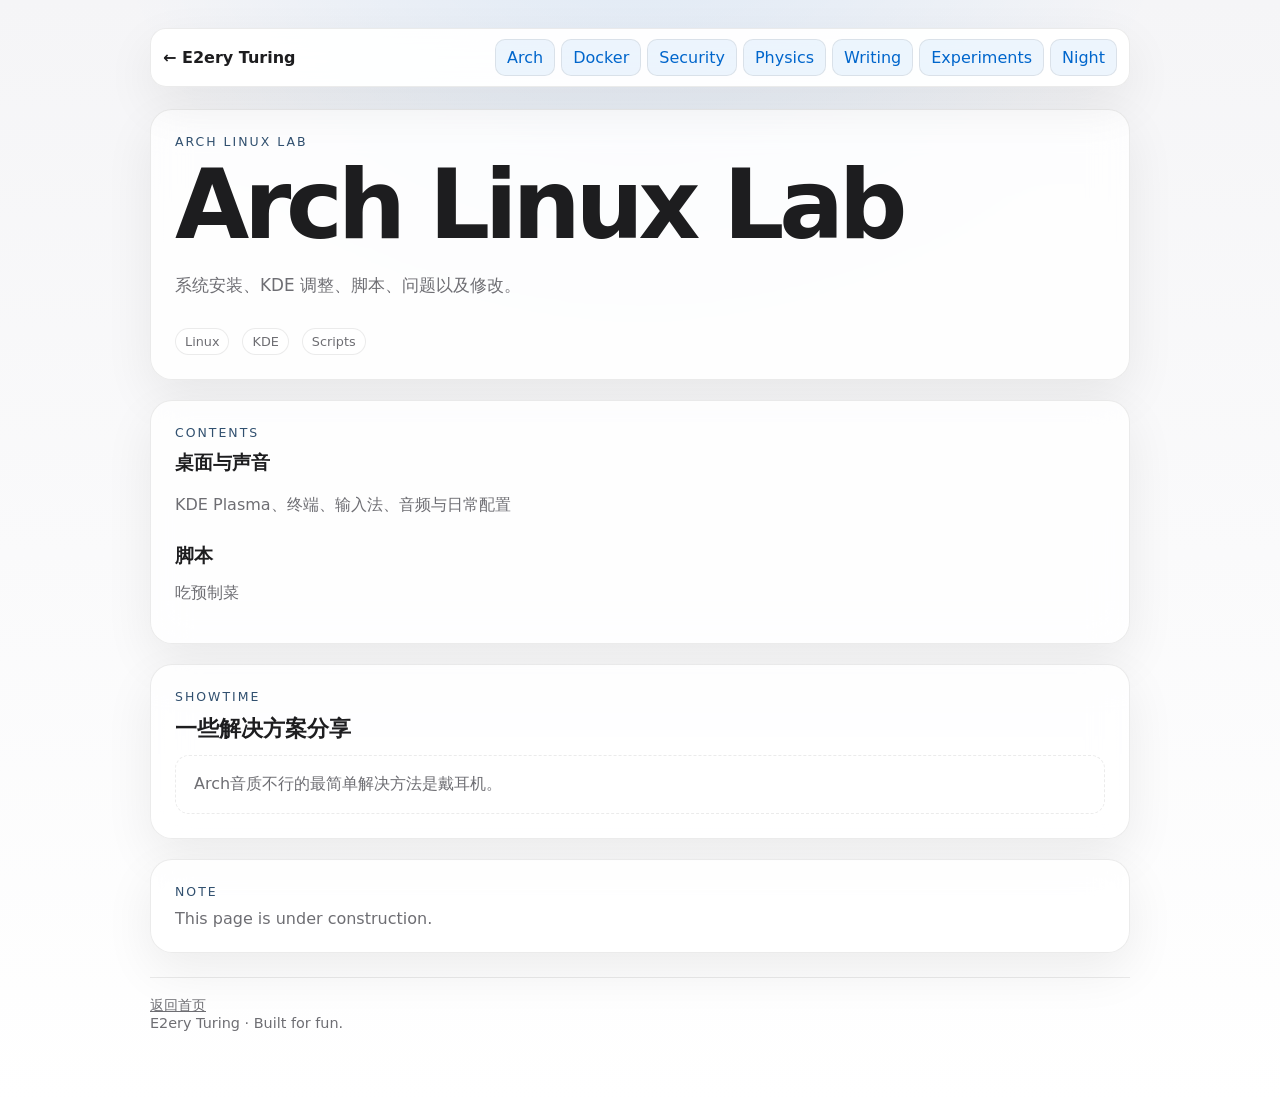
==== pages/arch.html @ 9e66b09d "Add category and writing pages" ====
<!doctype html>
<html lang="zh-CN">
<head>
  <meta charset="utf-8">
  <meta name="viewport" content="width=device-width, initial-scale=1">
  <meta name="description" content="Arch Linux Lab · E2ery Turing">
  <title>Arch Linux Lab · E2ery Turing</title>
  <link rel="stylesheet" href="../assets/page.css">
</head>

<body>
  <main>
    <div class="topbar">
      <a class="brand" href="../index.html">← E2ery Turing</a>
      <nav aria-label="分类导航">
        <a href="arch.html">Arch</a>
        <a href="docker.html">Docker</a>
        <a href="security.html">Security</a>
        <a href="physics.html">Physics</a>
        <a href="writing.html">Writing</a>
        <a href="experiments.html">Experiments</a>
        <button id="themeButton" type="button">Day</button>
      </nav>
    </div>

    <header class="panel hero">
      <div>
        <div class="eyebrow">ARCH LINUX LAB</div>
        <h1>Arch Linux Lab</h1>
        <p class="subtitle">系统安装、KDE 调整、脚本、问题以及修改。</p>
      </div>

      <div class="status">
          <span class="tag">Linux</span>
      <span class="tag">KDE</span>
      <span class="tag">Scripts</span>
      </div>
    </header>

    <section class="section panel">
      <div class="eyebrow">CONTENTS</div>

      <ul class="list">
        <h3>桌面与声音</h3>
        <div class="muted">KDE Plasma、终端、输入法、音频与日常配置</div>
      </li>
      <li>
        <h3>脚本</h3>
        <div class="muted">吃预制菜</div>
      </li>
      </ul>
    </section>

    <section class="section panel">
      <div class="eyebrow">ShowTime</div>
      <h2>一些解决方案分享</h2>
      <div class="placeholder">
        Arch音质不行的最简单解决方法是戴耳机。
      </div>
    </section>

    <section class="section panel">
      <div class="eyebrow">NOTE</div>
      <div id="quote" class="muted">This page is under construction.</div>
    </section>

    <footer>
      <div><a href="../index.html">返回首页</a></div>
      <div>E2ery Turing · Built for fun.</div>
    </footer>
  </main>

  <script src="../assets/page.js"></script>
</body>
</html>
---- assets/page.css ----
:root {
  --bg: #080a0d;
  --panel: rgba(14, 17, 22, 0.86);
  --panel-strong: rgba(17, 20, 26, 0.95);
  --text: #d8e0d8;
  --muted: #879287;
  --line: rgba(92, 103, 115, 0.45);
  --accent: #4f9b36;
  --accent-soft: rgba(79, 155, 54, 0.12);
  --link: #7fb6ff;
  --warn: #facc15;
  --shadow: 0 18px 50px rgba(0, 0, 0, 0.28);
}

body.day {
  --bg: #f5f5f7;
  --panel: rgba(255, 255, 255, 0.8);
  --panel-strong: rgba(255, 255, 255, 0.94);
  --text: #1d1d1f;
  --muted: #6e6e73;
  --line: rgba(0, 0, 0, 0.08);
  --accent: #31506f;
  --accent-soft: rgba(0, 113, 227, 0.07);
  --link: #0066cc;
  --warn: #9a5b00;
  --shadow: 0 18px 50px rgba(0, 0, 0, 0.07);
}

* { box-sizing: border-box; }
html { scroll-behavior: smooth; }

body {
  margin: 0;
  min-height: 100vh;
  color: var(--text);
  font-family: system-ui, -apple-system, BlinkMacSystemFont, "Segoe UI",
    "Noto Sans CJK SC", "Microsoft YaHei", sans-serif;
  background:
    linear-gradient(90deg, rgba(47, 125, 18, 0.045) 1px, transparent 1px),
    linear-gradient(rgba(47, 125, 18, 0.035) 1px, transparent 1px),
    var(--bg);
  background-size: 36px 36px;
}

body.day {
  background:
    radial-gradient(circle at 50% -18%, rgba(0, 113, 227, 0.11), transparent 38%),
    linear-gradient(180deg, #f5f5f7 0%, #ffffff 100%);
  background-size: auto;
}

body.theme-dragging,
body.theme-dragging * {
  cursor: ns-resize !important;
  user-select: none !important;
  -webkit-user-select: none !important;
}

a { color: inherit; }

main {
  width: min(980px, calc(100% - 32px));
  margin: 0 auto;
  padding: 28px 0 72px;
}

.topbar {
  position: sticky;
  top: 12px;
  z-index: 10;
  display: flex;
  align-items: center;
  justify-content: space-between;
  gap: 14px;
  margin-bottom: 22px;
  padding: 10px 12px;
  border: 1px solid var(--line);
  border-radius: 16px;
  background: var(--panel-strong);
  box-shadow: var(--shadow);
  backdrop-filter: blur(18px);
}

.brand {
  font-weight: 700;
  text-decoration: none;
}

nav {
  display: flex;
  flex-wrap: wrap;
  gap: 6px;
}

nav a,
button,
.button {
  border: 1px solid var(--line);
  border-radius: 10px;
  padding: 8px 11px;
  background: var(--accent-soft);
  color: var(--link);
  text-decoration: none;
  font: inherit;
  cursor: pointer;
}

nav a:hover,
button:hover,
.button:hover {
  border-color: var(--accent);
}

.panel {
  border: 1px solid var(--line);
  border-radius: 22px;
  padding: 24px;
  background: var(--panel);
  box-shadow: var(--shadow);
  backdrop-filter: blur(18px);
}

.hero {
  min-height: 260px;
  display: flex;
  flex-direction: column;
  justify-content: space-between;
}

.eyebrow {
  margin-bottom: 10px;
  color: var(--accent);
  font-size: 0.78rem;
  letter-spacing: 0.16em;
  text-transform: uppercase;
}

h1 {
  margin: 0;
  font-size: clamp(2.8rem, 9vw, 6rem);
  line-height: 0.96;
  letter-spacing: -0.055em;
}

h2 {
  margin: 0 0 12px;
  font-size: 1.35rem;
}

h3 {
  margin: 0 0 7px;
}

p, li {
  line-height: 1.72;
}

.subtitle,
.muted {
  color: var(--muted);
}

.subtitle {
  max-width: 680px;
  margin: 20px 0 0;
  font-size: 1.05rem;
}

.status {
  display: flex;
  flex-wrap: wrap;
  gap: 9px;
  margin-top: 24px;
}

.pill,
.tag {
  border: 1px solid var(--line);
  border-radius: 999px;
  background: var(--panel-strong);
  color: var(--muted);
}

.pill {
  padding: 8px 12px;
  font-size: 0.9rem;
}

.tag {
  display: inline-block;
  padding: 5px 9px;
  margin: 4px 4px 0 0;
  font-size: 0.8rem;
}

.section {
  margin-top: 20px;
}

.list {
  display: grid;
  gap: 12px;
  margin: 0;
  padding: 0;
  list-style: none;
}

.list li {
  padding: 12px 0;
  border-bottom: 1px solid var(--line);
}

.list li:last-child {
  border-bottom: 0;
}

.placeholder {
  padding: 18px;
  border: 1px dashed var(--line);
  border-radius: 14px;
  color: var(--muted);
}

footer {
  margin-top: 24px;
  padding-top: 18px;
  border-top: 1px solid var(--line);
  color: var(--muted);
  font-size: 0.9rem;
}

@media (max-width: 680px) {
  main {
    width: min(100% - 20px, 980px);
    padding-top: 10px;
  }

  .topbar {
    position: static;
    align-items: flex-start;
    flex-direction: column;
  }

  .panel {
    border-radius: 16px;
    padding: 19px;
  }
}

.work-list,
.chapter-list {
  display: grid;
  gap: 10px;
}

.work-row,
.chapter-row {
  display: grid;
  grid-template-columns: 1fr auto;
  align-items: center;
  gap: 18px;
  padding: 16px 17px;
  border: 1px solid var(--line);
  border-radius: 14px;
  background: var(--panel-strong);
  text-decoration: none;
  transition:
    transform 0.14s ease,
    border-color 0.14s ease,
    background 0.14s ease;
}

.work-row:hover,
.chapter-row:hover {
  transform: translateY(-1px);
  border-color: var(--accent);
  background: var(--accent-soft);
}

.work-title {
  margin: 0 0 5px;
  font-size: 1.05rem;
  color: var(--text);
}

.work-description {
  color: var(--muted);
  line-height: 1.6;
}

.work-meta {
  display: flex;
  flex-wrap: wrap;
  gap: 7px;
  margin-top: 9px;
}

.work-arrow {
  color: var(--link);
  font-size: 1.25rem;
}

.work-status {
  display: inline-flex;
  align-items: center;
  border: 1px solid var(--line);
  border-radius: 999px;
  padding: 4px 8px;
  color: var(--muted);
  font-size: 0.78rem;
}

.chapter-row {
  grid-template-columns: auto 1fr auto;
}

.chapter-number {
  min-width: 2.6rem;
  color: var(--accent);
  font-variant-numeric: tabular-nums;
}

.chapter-title {
  color: var(--text);
}

@media (max-width: 560px) {
  .work-row,
  .chapter-row {
    gap: 10px;
    padding: 14px;
  }

  .chapter-row {
    grid-template-columns: auto 1fr;
  }

  .chapter-row .work-arrow {
    display: none;
  }
}

.work-page h1 {
  font-size: clamp(2.2rem, 6vw, 4rem);
  line-height: 1.02;
  letter-spacing: -0.045em;
}

@media (max-width: 560px) {
  .work-page h1 {
    font-size: clamp(2rem, 10vw, 3.2rem);
  }
}

body.work-page header.hero h1 {
  font-size: clamp(2.2rem, 5vw, 4rem) !important;
  line-height: 1.05;
  letter-spacing: -0.04em;
}
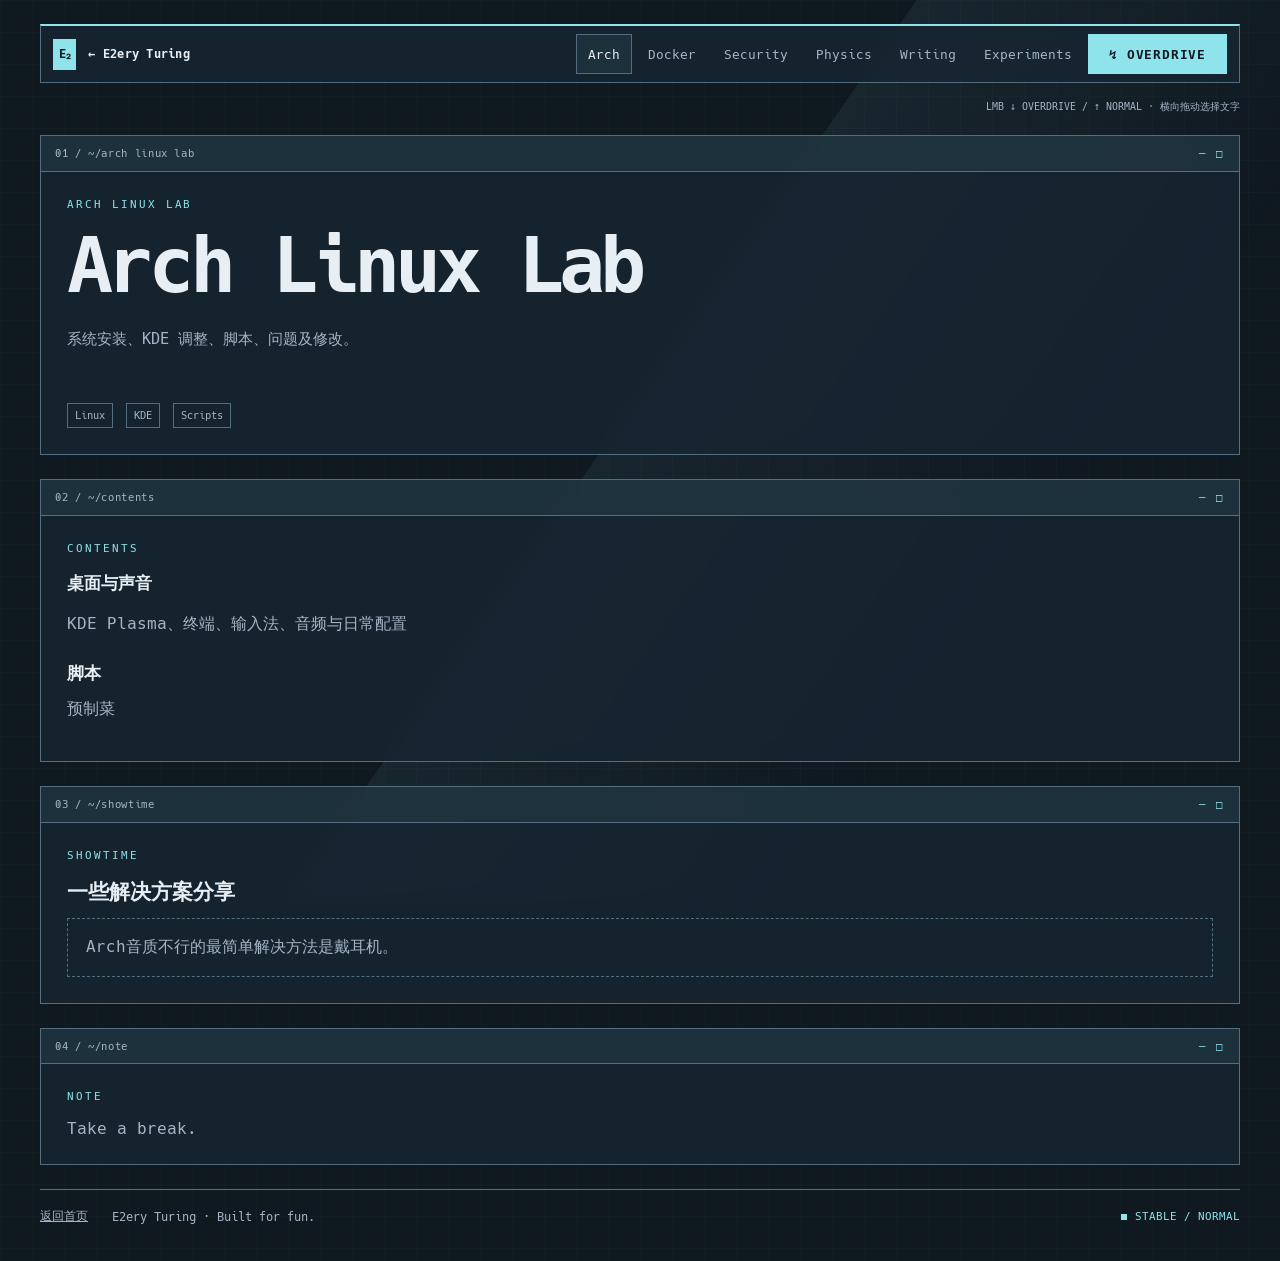
==== commit a00f76d6: "Redesign site as cyberpunk desktop with NORMAL and OVERDRIVE modes" ====
--- a/pages/arch.html
+++ b/pages/arch.html
@@ -6,6 +6,8 @@
   <meta name="description" content="Arch Linux Lab · E2ery Turing">
   <title>Arch Linux Lab · E2ery Turing</title>
   <link rel="stylesheet" href="../assets/page.css">
+  <link rel="stylesheet" href="../assets/desktop.css">
+  <script src="../assets/theme-init.js"></script>
 </head>
 
 <body>
@@ -19,7 +21,7 @@
         <a href="physics.html">Physics</a>
         <a href="writing.html">Writing</a>
         <a href="experiments.html">Experiments</a>
-        <button id="themeButton" type="button">Day</button>
+        <button id="themeButton" type="button">OVERDRIVE</button>
       </nav>
     </div>
 
@@ -27,7 +29,7 @@
       <div>
         <div class="eyebrow">ARCH LINUX LAB</div>
         <h1>Arch Linux Lab</h1>
-        <p class="subtitle">系统安装、KDE 调整、脚本、问题以及修改。</p>
+        <p class="subtitle">系统安装、KDE 调整、脚本、问题及修改。</p>
       </div>
 
       <div class="status">
@@ -46,7 +48,7 @@
       </li>
       <li>
         <h3>脚本</h3>
-        <div class="muted">吃预制菜</div>
+        <div class="muted">预制菜</div>
       </li>
       </ul>
     </section>
--- a/assets/page.css
+++ b/assets/page.css
@@ -1,30 +1,4 @@
-:root {
-  --bg: #080a0d;
-  --panel: rgba(14, 17, 22, 0.86);
-  --panel-strong: rgba(17, 20, 26, 0.95);
-  --text: #d8e0d8;
-  --muted: #879287;
-  --line: rgba(92, 103, 115, 0.45);
-  --accent: #4f9b36;
-  --accent-soft: rgba(79, 155, 54, 0.12);
-  --link: #7fb6ff;
-  --warn: #facc15;
-  --shadow: 0 18px 50px rgba(0, 0, 0, 0.28);
-}
-
-body.day {
-  --bg: #f5f5f7;
-  --panel: rgba(255, 255, 255, 0.8);
-  --panel-strong: rgba(255, 255, 255, 0.94);
-  --text: #1d1d1f;
-  --muted: #6e6e73;
-  --line: rgba(0, 0, 0, 0.08);
-  --accent: #31506f;
-  --accent-soft: rgba(0, 113, 227, 0.07);
-  --link: #0066cc;
-  --warn: #9a5b00;
-  --shadow: 0 18px 50px rgba(0, 0, 0, 0.07);
-}
+
 
 * { box-sizing: border-box; }
 html { scroll-behavior: smooth; }
@@ -42,12 +16,6 @@
   background-size: 36px 36px;
 }
 
-body.day {
-  background:
-    radial-gradient(circle at 50% -18%, rgba(0, 113, 227, 0.11), transparent 38%),
-    linear-gradient(180deg, #f5f5f7 0%, #ffffff 100%);
-  background-size: auto;
-}
 
 body.theme-dragging,
 body.theme-dragging * {
@@ -356,4 +324,53 @@
   font-size: clamp(2.2rem, 5vw, 4rem) !important;
   line-height: 1.05;
   letter-spacing: -0.04em;
+}
+
+.chapter-article {
+  max-width: 820px;
+  margin: 0 auto;
+}
+
+.chapter-page h1 {
+  font-size: clamp(2.1rem, 5vw, 4rem);
+  line-height: 1.08;
+  letter-spacing: -0.04em;
+}
+
+.chapter-info {
+  margin-top: 14px;
+  color: var(--muted);
+}
+
+.chapter-body {
+  margin-top: 42px;
+  font-size: 1.06rem;
+  line-height: 2;
+}
+
+.chapter-body p {
+  margin: 0 0 1.45em;
+  text-indent: 2em;
+}
+
+.chapter-nav {
+  max-width: 820px;
+  margin-left: auto;
+  margin-right: auto;
+  display: flex;
+  align-items: center;
+  justify-content: space-between;
+  gap: 12px;
+}
+
+@media (max-width: 560px) {
+  .chapter-body {
+    margin-top: 30px;
+    font-size: 1rem;
+    line-height: 1.9;
+  }
+
+  .chapter-nav {
+    flex-wrap: wrap;
+  }
 }
--- a/assets/desktop.css
+++ b/assets/desktop.css
@@ -0,0 +1,168 @@
+/* Bundled Hack fonts; license in fonts/Hack-LICENSE.txt. */
+@font-face {
+  font-family: "E2ery Terminal";
+  src: url("fonts/Hack-Regular.ttf") format("truetype");
+  font-weight: 400;
+  font-style: normal;
+  font-display: swap;
+}
+@font-face {
+  font-family: "E2ery Terminal";
+  src: url("fonts/Hack-Bold.ttf") format("truetype");
+  font-weight: 700;
+  font-style: normal;
+  font-display: swap;
+}
+:root {
+  color-scheme: dark;
+  --bg: #101820;
+  --panel: rgba(23, 38, 50, .82);
+  --panel-strong: #1b2d3a;
+  --text: #e8eff4;
+  --muted: #a5b5c5;
+  --line: #536e80;
+  --accent: #8fe3eb;
+  --accent-soft: rgba(143, 227, 235, .07);
+  --link: #8fe3eb;
+  --warn: #c8d8e3;
+  --signal: #8fe3eb;
+  --shadow: none;
+  --mono: "E2ery Terminal", ui-monospace, "Cascadia Code", "SFMono-Regular", Consolas, "Liberation Mono", monospace;
+}
+:root[data-mode="overdrive"] {
+  --bg: #16091f;
+  --panel: rgba(49, 21, 45, .86);
+  --panel-strong: #381930;
+  --text: #f6f0fa;
+  --muted: #c5afca;
+  --line: #946583;
+  --accent: #ff3fab;
+  --accent-soft: rgba(255, 63, 171, .08);
+  --link: #37e7f9;
+  --warn: #d7ff37;
+  --signal: #d7ff37;
+}
+html { scroll-padding-top: 100px; }
+body {
+  font-family: "E2ery Terminal", system-ui, "Noto Sans CJK SC", "Microsoft YaHei", sans-serif;
+  background: linear-gradient(90deg, #8fe3eb05 1px, transparent 1px),
+    linear-gradient(#8fe3eb05 1px, transparent 1px), var(--bg);
+  background-size: 32px 32px;
+  transition: none;
+}
+body::before {
+  content: ""; position: fixed; inset: 0; z-index: -1; pointer-events: none;
+  background: linear-gradient(125deg, transparent 48%, var(--accent-soft) 48%, transparent 75%);
+}
+main { width: min(1200px, calc(100% - 64px)); padding: 24px 0 36px; }
+a, button { -webkit-tap-highlight-color: transparent; }
+a:focus-visible, button:focus-visible, [tabindex]:focus-visible {
+  outline: 2px solid var(--signal); outline-offset: 4px;
+}
+::selection { background: var(--signal); color: var(--bg); }
+.topbar {
+  top: 12px; padding: 8px 12px; gap: 16px; margin-bottom: 32px;
+  border-radius: 0; border-top: 2px solid var(--accent);
+  background: var(--panel); backdrop-filter: blur(12px);
+  font-family: var(--mono); font-size: .75rem;
+}
+.brand { display: flex; align-items: center; gap: 12px; letter-spacing: .02em; }
+.brand::before { content: "E₂"; color: var(--bg); background: var(--signal); padding: 7px 6px; font-weight: 800; }
+nav { gap: 4px; }
+nav a, button, .button { border-radius: 0; min-height: 40px; display: inline-flex; align-items: center; justify-content: center; font-family: var(--mono); font-size: .8rem; }
+nav a { border-color: transparent; background: transparent; color: var(--muted); }
+nav a:hover, nav a[aria-current="page"] { background: var(--accent-soft); color: var(--text); border-color: var(--line); }
+#themeButton { background: var(--signal); color: var(--bg); border-color: var(--signal); font-weight: 800; letter-spacing: .06em; min-width: 139px; }
+#themeButton::before { content: "↯"; margin-right: 9px; }
+button:active, .button:active, .card-link:active, .work-row:active, .chapter-row:active { transform: translate(1px, 1px); }
+.panel, .card { position: relative; border-radius: 0; padding: 26px; backdrop-filter: blur(10px); box-shadow: none; min-width: 0; }
+.window-bar {
+  display: flex; align-items: center; justify-content: space-between; gap: 12px;
+  margin: -26px -26px 26px; padding: 10px 14px; border-bottom: 1px solid var(--line);
+  background: var(--accent-soft); color: var(--muted); font: .66rem/1.4 var(--mono); letter-spacing: .06em;
+}
+.window-path { overflow: hidden; white-space: nowrap; text-overflow: ellipsis; }
+.window-controls { color: var(--accent); white-space: nowrap; letter-spacing: .24em; }
+.home-page header { grid-template-columns: 1.7fr 1fr; gap: 16px; margin-bottom: 16px; }
+.hero { min-height: 320px; justify-content: flex-start; }
+.hero .status { margin-top: auto; padding-top: 24px; }
+.eyebrow { font-family: var(--mono); font-size: .68rem; letter-spacing: .18em; color: var(--accent); margin-bottom: 16px; }
+h1 { font-family: var(--mono); font-size: clamp(2.8rem, 6vw, 5.3rem); line-height: 1.02; letter-spacing: -.065em; overflow-wrap: anywhere; }
+h2, h3 { font-family: var(--mono); }
+h2 { font-size: 1.3rem; }
+h3 { font-size: 1.08rem; }
+.subtitle { font-size: .95rem; line-height: 1.9; max-width: 58ch; margin-top: 20px; }
+.pill, .tag, .work-status, .placeholder { border-radius: 0; }
+.pill { padding: 6px 8px; font: .67rem/1.6 var(--mono); white-space: normal; }
+.pill strong { color: var(--accent); }
+.clock-panel { gap: 0; justify-content: flex-start; }
+.clock { font: 400 clamp(2rem, 4vw, 3.4rem)/1.2 var(--mono); letter-spacing: .015em; font-variant-numeric: lining-nums tabular-nums; white-space: nowrap; margin-top: 16px; }
+.date { font: .78rem/1.8 var(--mono); margin-top: 12px; }
+.quote { margin-top: auto; padding-top: 20px; font: .8rem/1.6 var(--mono); }
+.clock-panel::after { content: "LOCAL TIME / LIVE"; color: var(--muted); font: .6rem var(--mono); margin-top: 12px; letter-spacing: .15em; }
+.section { margin-top: 24px; }
+.section-head { margin-bottom: 18px; }
+.section-head h2 { margin-bottom: 0; }
+.section-head p { font-size: .8rem; }
+.grid { gap: 16px; }
+.card { min-height: 220px; transition: border-color 80ms; display: flex; flex-direction: column; }
+.card p { font-size: .88rem; line-height: 1.8; }
+.card-meta { margin-top: auto; padding-top: 20px; }
+.tag { font: .65rem/1.6 var(--mono); padding: 3px 7px; background: transparent; }
+.card:hover, .work-row:hover, .chapter-row:hover { transform: none; border-color: var(--accent); background: var(--panel-strong); }
+.card:hover .window-bar { color: var(--signal); border-bottom-color: var(--accent); }
+.card:hover .window-controls { color: var(--signal); }
+.two { gap: 16px; }
+.work-row, .chapter-row { border-radius: 0; transition: border-color 80ms; }
+.work-title, .chapter-title { overflow-wrap: anywhere; }
+.chapter-body { line-height: 2; }
+.chapter-body p { line-height: inherit; }
+footer { font-family: var(--mono); font-size: .75rem; display: flex; gap: 12px 24px; flex-wrap: wrap; align-items: center; }
+footer .tiny-note { margin: 0; font-size: .7rem; }
+.system-status { margin-left: auto; color: var(--signal); display: flex; align-items: center; gap: 8px; font: .68rem var(--mono); }
+.system-status::before { content: ""; width: 6px; height: 6px; background: currentColor; }
+.gesture-hint { color: var(--muted); font: .62rem/1.6 var(--mono); margin: -16px 0 20px; text-align: right; }
+.skip-link { position: fixed; top: -100px; left: 16px; padding: 12px; background: var(--signal); color: var(--bg); z-index: 100; }
+.skip-link:focus { top: 10px; }
+[data-mode="overdrive"] .hero { border-left: 3px solid var(--accent); }
+[data-mode="overdrive"] .clock { color: var(--signal); }
+[data-mode="overdrive"] .card:nth-child(3n + 2) { border-top-color: var(--signal); }
+[data-mode="overdrive"] .card:nth-child(3n) { border-top-color: var(--link); }
+[data-mode="overdrive"] .eyebrow { color: var(--signal); }
+.mode-switching .panel, .mode-switching .card { animation: border-signal 420ms steps(1) both; animation-delay: var(--signal-delay, 0ms); }
+.mode-switching main { animation: screen-cut 360ms steps(1); }
+@keyframes screen-cut {
+  0%, 45%, 75% { filter: url(#screen-slice); }
+  20%, 60%, 90%, 100% { filter: none; }
+}
+.mode-switching h1 { animation: signal-cut 360ms steps(1); }
+@keyframes border-signal { 0%, 35% { border-color: var(--link); } 65% { border-color: var(--signal); } 85% { border-color: var(--accent); } }
+@keyframes signal-cut { 0%, 70% { text-shadow: -3px 0 #ff3fab, 3px 0 #37e7f9; transform: translateX(6px); } 25%, 85% { text-shadow: 2px 0 #ff3fab, -2px 0 #37e7f9; transform: translateX(-6px); } 100% { text-shadow: none; transform: none; } }
+@media (max-width: 900px) {
+ main { width: calc(100% - 32px); }
+ .topbar { position: static; align-items: flex-start; flex-direction: column; }
+ .home-page header { grid-template-columns: 1fr; }
+ .clock-panel { min-height: 240px; }
+ .grid { grid-template-columns: repeat(2, minmax(0, 1fr)); }
+ .two { grid-template-columns: 1fr; }
+ nav { justify-content: flex-start; }
+}
+@media (max-width: 560px) {
+ main { width: calc(100% - 24px); padding-top: 12px; }
+ .topbar { margin-bottom: 24px; }
+ nav a, button { padding: 8px; min-height: 44px; }
+ .panel, .card { padding: 20px; border-radius: 0; }
+ .window-bar { margin: -20px -20px 22px; padding: 10px 12px; }
+ .grid { grid-template-columns: minmax(0, 1fr); }
+ .hero { min-height: 330px; }
+ .clock { font-size: 3rem; }
+ .section-head { display: block; }
+ .section-head p { text-align: left; margin-top: 8px; }
+ .system-status { margin-left: 0; width: 100%; }
+ .gesture-hint { text-align: left; }
+}
+@media (pointer: coarse) { .gesture-hint { display: none; } }
+@media (prefers-reduced-motion: reduce) {
+ html { scroll-behavior: auto; }
+ *, *::before, *::after { animation: none !important; transition: none !important; }
+}
